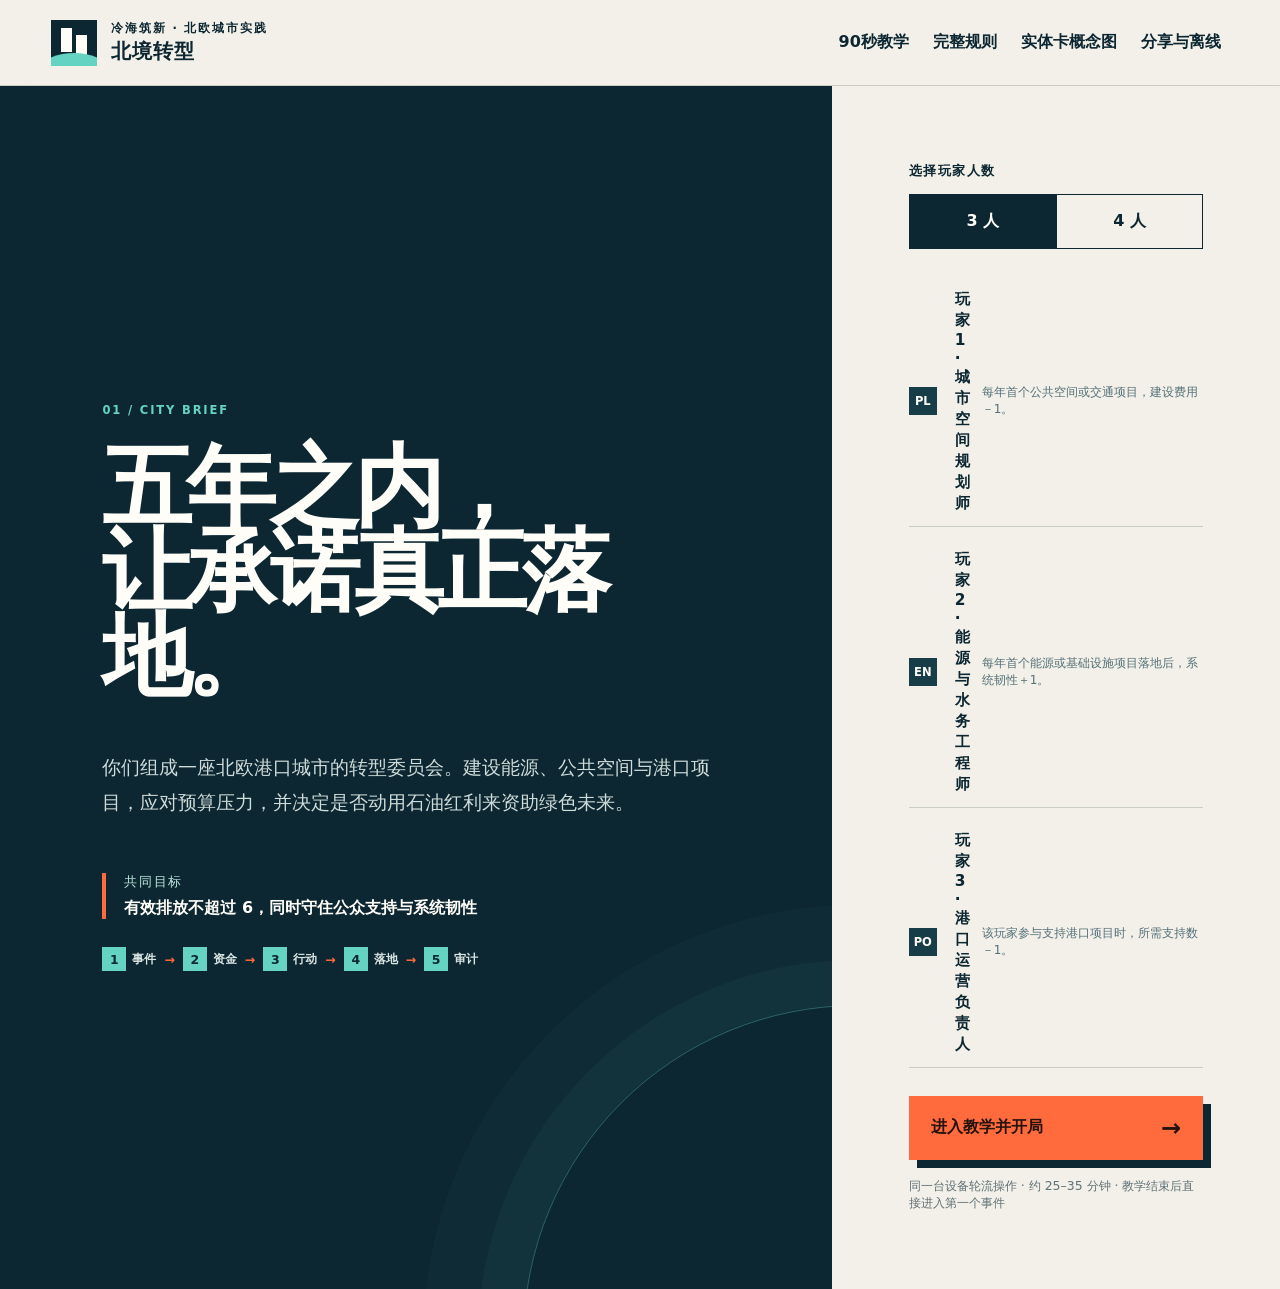
==== index.html @ 29bfcba1 "Add static game application Add the complete HTML, CSS, JavaScript, web app manifest, offline cache " ====
<!doctype html>
<html lang="zh-CN">
<head>
  <meta charset="utf-8">
  <meta name="viewport" content="width=device-width, initial-scale=1">
  <meta name="theme-color" content="#0d2732">
  <meta name="apple-mobile-web-app-capable" content="yes">
  <meta name="apple-mobile-web-app-status-bar-style" content="black-translucent">
  <meta name="description" content="以哥本哈根与奥斯陆可持续城市实践为背景的合作决策游戏。">
  <meta property="og:title" content="冷海筑新：北境转型 | Leng Hai Zhu Xin">
  <meta property="og:description" content="一款以哥本哈根与奥斯陆城市实践为背景的3–4人合作式气候治理游戏。五年之内，在排放、公众支持、系统韧性与石油红利之间作出共同选择。">
  <meta property="og:type" content="website">
  <meta property="og:url" content="https://66hhh.github.io/lenghaizhuxin-game/">
  <meta property="og:image" content="https://66hhh.github.io/lenghaizhuxin-game/assets/waterfront.webp">
  <meta property="og:image:alt" content="冬季北欧滨水空间与气候韧性景观">
  <meta name="twitter:card" content="summary_large_image">
  <meta name="twitter:title" content="冷海筑新：北境转型">
  <meta name="twitter:description" content="3–4人合作式气候治理游戏：五年之内，让城市承诺真正落地。">
  <meta name="twitter:image" content="https://66hhh.github.io/lenghaizhuxin-game/assets/waterfront.webp">
  <link rel="canonical" href="https://66hhh.github.io/lenghaizhuxin-game/">
  <title>冷海筑新：北境转型</title>
  <link rel="icon" type="image/svg+xml" href="./assets/app-icon.svg">
  <link rel="apple-touch-icon" href="./assets/app-icon-192.png">
  <link rel="manifest" href="./manifest.webmanifest">
  <link rel="stylesheet" href="./styles.css">
</head>
<body>
  <div class="app-shell">
    <header class="topbar">
      <div class="brand-lockup">
        <div class="brand-mark" aria-hidden="true"><span></span><i></i></div>
        <div>
          <p class="eyebrow">冷海筑新 · 北欧城市实践</p>
          <h1>北境转型</h1>
        </div>
      </div>
      <div class="top-actions">
        <button class="text-button guide-link" id="tutorialButton" type="button">90秒教学</button>
        <button class="text-button" id="rulesButton" type="button">完整规则</button>
        <button class="text-button" id="conceptButton" type="button">实体卡概念图</button>
        <button class="text-button" id="shareButton" type="button">分享与离线</button>
        <button class="text-button danger-text hidden" id="restartButton" type="button">重新开始</button>
      </div>
    </header>

    <main>
      <section id="setupScreen" class="setup-screen">
        <div class="setup-copy">
          <p class="section-index">01 / CITY BRIEF</p>
          <h2>五年之内，<br>让承诺真正落地。</h2>
          <p class="lede">你们组成一座北欧港口城市的转型委员会。建设能源、公共空间与港口项目，应对预算压力，并决定是否动用石油红利来资助绿色未来。</p>
          <div class="setup-note">
            <span>共同目标</span>
            <strong>有效排放不超过 6，同时守住公众支持与系统韧性</strong>
          </div>
          <div class="setup-loop" aria-label="每年流程">
            <span><b>1</b>事件</span><i>→</i><span><b>2</b>资金</span><i>→</i><span><b>3</b>行动</span><i>→</i><span><b>4</b>落地</span><i>→</i><span><b>5</b>审计</span>
          </div>
        </div>
        <div class="setup-panel">
          <div class="panel-label">选择玩家人数</div>
          <div class="count-switch" role="group" aria-label="玩家人数">
            <button class="count-option active" type="button" data-count="3">3 人</button>
            <button class="count-option" type="button" data-count="4">4 人</button>
          </div>
          <div id="rolePreview" class="role-preview" aria-live="polite"></div>
          <button id="startButton" class="primary-button" type="button">
            <span>进入教学并开局</span><b>→</b>
          </button>
          <p class="setup-footnote">同一台设备轮流操作 · 约 25–35 分钟 · 教学结束后直接进入第一个事件</p>
        </div>
      </section>

      <section id="gameScreen" class="game-screen hidden" aria-live="polite">
        <div class="status-strip">
          <div class="round-cell">
            <span>转型年度</span>
            <strong id="roundLabel">01 / 05</strong>
          </div>
          <div id="metrics" class="metrics"></div>
          <div class="paradox-cell">
            <span>悖论标记</span>
            <div id="paradoxTokens" class="token-row" aria-label="悖论标记数量"></div>
          </div>
        </div>

        <section class="turn-guide" aria-live="polite">
          <div class="phase-rail" id="phaseRail" aria-label="本年度流程"></div>
          <div class="guide-copy">
            <span id="guideKicker">当前任务</span>
            <strong id="guideTitle">先处理城市事件</strong>
            <p id="guideText">阅读事件并做出团队选择，结果会立即改变城市指标。</p>
          </div>
          <div class="win-check">
            <span>最终要守住</span>
            <b id="winCheckText">有效排放≤6 · 支持≥4 · 韧性≥5</b>
            <em id="paradoxWarning" class="paradox-warning hidden">悖论已超过 2：本局无法达成深度转型</em>
          </div>
        </section>

        <div class="game-grid">
          <aside class="city-column">
            <div class="column-heading">
              <div><p class="section-index">EVENT / 事件</p><h2>城市现场</h2></div>
              <span id="phaseBadge" class="phase-badge">事件阶段</span>
            </div>
            <article id="eventCard" class="event-card"></article>
            <div id="oilDecision" class="oil-decision hidden">
              <div class="oil-title"><span class="oil-dot"></span><strong>是否接受石油红利？</strong></div>
              <p id="oilPreview">收益会随接受次数递减；每次仍增加 1 枚悖论标记，并计入有效排放。</p>
              <div class="decision-buttons">
                <button id="declineOil" class="secondary-button" type="button">拒绝红利</button>
                <button id="acceptOil" class="oil-button" type="button">接受＋3预算</button>
              </div>
            </div>
            <div class="built-section">
              <div class="built-heading"><span>已落地项目</span><b id="builtCount">0</b></div>
              <div id="builtProjects" class="built-projects"><p class="empty-copy">城市仍在等待第一个改变。</p></div>
            </div>
          </aside>

          <section class="market-column">
            <div class="column-heading market-heading">
              <div><p class="section-index">PROJECT MARKET / 项目市场</p><h2>选择如何转型</h2></div>
              <div class="market-tools">
                <button id="refreshButton" class="refresh-button" type="button" disabled>刷新 1 张 · 1行动</button>
                <button id="auditButton" class="audit-button" type="button" disabled>年度审计 →</button>
              </div>
            </div>
            <div id="market" class="project-market"></div>
            <div id="actionBar" class="action-bar">
              <div class="active-player">
                <span>当前决策者</span>
                <strong id="activePlayerName">—</strong>
                <small id="activePlayerRole">—</small>
              </div>
              <div class="action-pips" id="actionPips" aria-label="剩余行动点"></div>
              <div class="quick-actions">
                <button id="dialogueAction" type="button">公众沟通 <span>1行动＋1预算</span></button>
                <button id="maintenanceAction" type="button">紧急维护 <span>1行动＋1预算</span></button>
              </div>
              <button id="nextPlayerButton" class="next-player" type="button">结束本轮操作</button>
            </div>
          </section>
        </div>

        <div class="log-drawer">
          <button id="logToggle" type="button" aria-expanded="false">决策记录 <span id="logCount">0</span></button>
          <div id="gameLog" class="game-log hidden"></div>
        </div>
      </section>
    </main>
  </div>

  <dialog id="eventDialog" class="game-dialog">
    <div id="eventDialogContent"></div>
  </dialog>

  <dialog id="tutorialDialog" class="tutorial-dialog">
    <div class="tutorial-topline">
      <p class="section-index">90-SECOND BRIEF / 新手教学</p>
      <span id="tutorialProgress">1 / 5</span>
    </div>
    <div id="tutorialContent"></div>
    <div class="tutorial-controls">
      <button id="tutorialBack" class="secondary-button" type="button">上一步</button>
      <button id="tutorialNext" class="primary-button compact-primary" type="button"><span>下一步</span><b>→</b></button>
    </div>
  </dialog>

  <dialog id="rulesDialog" class="info-dialog">
    <button class="dialog-close" type="button" data-close="rulesDialog" aria-label="关闭">×</button>
    <p class="section-index">HOW TO PLAY / 规则</p>
    <h2>共同决策，也共同承担后果</h2>
    <ol class="rules-list">
      <li><b>读取事件</b><span>每个年度先处理一项城市压力或机遇。</span></li>
      <li><b>决定资金来源</b><span>石油红利依次提供 3、2、1 点预算，每次都会留下 1 枚悖论标记。</span></li>
      <li><b>轮流行动</b><span>每人每年有 2 点行动；同一玩家每年对同一项目只能支持一次。</span></li>
      <li><b>合作落地</b><span>不同玩家的支持达到要求后，支付预算即可建设；落地本身不消耗行动。</span></li>
      <li><b>年度审计</b><span>五个年度后，排放、支持、韧性与悖论共同决定结局。</span></li>
    </ol>
    <section class="role-rules" aria-labelledby="roleRulesTitle">
      <h3 id="roleRulesTitle">角色能力</h3>
      <ul>
        <li><b>城市空间规划师</b><span>每年首个公共空间或交通项目，建设费用－1。</span></li>
        <li><b>能源与水务工程师</b><span>每年首个能源或基础设施项目落地后，系统韧性＋1。</span></li>
        <li><b>港口运营负责人</b><span>该玩家参与支持港口项目时，所需支持数－1。</span></li>
        <li><b>气候预算官</b><span>每年首次建设项目，费用－1。</span></li>
      </ul>
      <p>同一项目最多享受1点角色费用减免；若同时符合规划师和预算官能力，优先使用规划师能力，并保留预算官能力。</p>
    </section>
    <p class="event-rule"><b>港口用电高峰：</b>若已完成电网容量升级，系统韧性＋1；若尚未完成，系统韧性－1。</p>
    <div class="rules-goal"><span>深度转型条件</span><strong>有效排放 ≤ 6 · 支持 ≥ 4 · 韧性 ≥ 5 · 悖论 ≤ 2</strong></div>
  </dialog>

  <dialog id="conceptDialog" class="concept-dialog">
    <button class="dialog-close" type="button" data-close="conceptDialog" aria-label="关闭">×</button>
    <div class="concept-header">
      <div><p class="section-index">PHYSICAL EDITION / 实体概念</p><h2>线下卡片视觉概念</h2></div>
      <button id="printConcept" class="secondary-button" type="button">打印概念页</button>
    </div>
    <p class="concept-intro">实体卡沿用网页中的档案编号、项目标签与指标语言；图像使用统一的北欧城市转型纪实视觉，后续仍可替换为支队参访原片。</p>
    <div class="concept-grid">
      <article class="concept-card project-concept">
        <div class="concept-photo entity-card-image"><img src="./assets/entity-project-waste-to-energy.webp" alt="哥本哈根冬季垃圾能源回收与区域供热设施"><span>ARC / COPENHILL</span></div>
        <div class="concept-body"><p>CPH · ENERGY · 04</p><h3>残余垃圾能源回收</h3><div class="concept-stats"><span>预算 3</span><span>支持 2</span></div><small>与“区域供热网络”共同建设时，额外减少 1 点排放。</small></div>
      </article>
      <article class="concept-card event-concept">
        <div class="concept-photo entity-card-image"><img src="./assets/entity-event-port-power-peak.webp" alt="奥斯陆港渡轮、岸电与电动物流同时用电的夜间场景"><span>EVENT 07</span></div><div class="concept-body"><p>城市压力</p><h3>港口用电高峰</h3><small>若已完成电网容量升级，系统韧性＋1；若尚未完成，系统韧性－1。</small></div>
      </article>
      <article class="concept-card role-concept">
        <div class="concept-photo entity-card-image"><img src="./assets/entity-role-energy-water-engineer.webp" alt="工程师在城市能源与水务控制室检查系统网络"><span>ROLE 02</span></div><div class="concept-body"><p>系统协同</p><h3>能源与水务工程师</h3><small>每年首个能源或基础设施项目落地后，系统韧性＋1。</small></div>
      </article>
      <article class="concept-card paradox-concept">
        <div class="concept-photo entity-card-image"><img src="./assets/entity-paradox-oil-dividend.webp" alt="北海油气平台、海上风机与港口共同构成的能源转型悖论"><span>NORWAY PARADOX</span></div><div class="concept-body"><p>资金抉择</p><h3>石油红利</h3><div class="big-number">+3 / +2 / +1</div><small>收益逐次递减；每次仍增加 1 悖论，并计入有效排放。</small></div>
      </article>
    </div>
  </dialog>

  <dialog id="resultDialog" class="result-dialog">
    <div id="resultContent"></div>
  </dialog>

  <dialog id="shareDialog" class="share-dialog">
    <button class="dialog-close" type="button" data-close="shareDialog" aria-label="关闭">×</button>
    <p class="section-index">SHARE & OFFLINE / 分享</p>
    <h2>扫码进入北境转型</h2>
    <div class="share-layout">
      <img id="shareQrImage" src="./assets/app-icon.svg" alt="部署后由当前访问网址自动生成的二维码" width="512" height="512">
      <div class="share-copy">
        <p>部署后，二维码会自动指向当前在线地址；下载离线版后，电脑无需联网即可直接打开游玩。</p>
        <code id="shareUrlText">部署后自动显示当前网址</code>
        <div class="share-actions">
          <button id="copySiteLink" class="secondary-button" type="button">复制在线网址</button>
          <a id="offlineDownload" class="offline-button" href="./assets/leng-hai-offline.html" download>下载离线版</a>
        </div>
        <small id="shareStatus" aria-live="polite">静态部署后可直接扫码分享；本地打开时可使用离线版。</small>
      </div>
    </div>
  </dialog>

  <script src="./assets/qr-generator.js"></script>
  <script src="./game.js"></script>
</body>
</html>
---- styles.css ----
:root {
  --ink: #0d2732;
  --ink-2: #173d48;
  --paper: #f2f0e8;
  --paper-2: #e4e8e3;
  --sea: #65d3c2;
  --ice: #bce7df;
  --signal: #ff6b3d;
  --oil: #d4a629;
  --red: #e75842;
  --white: #fffdf7;
  --line: rgba(13,39,50,.18);
  --shadow: 0 24px 70px rgba(5,19,25,.2);
}

* { box-sizing: border-box; }
html { min-height: 100%; background: var(--ink); }
body { margin: 0; min-height: 100vh; overflow-x: hidden; color: var(--ink); font-family: Inter, "Noto Sans SC", "Microsoft YaHei", system-ui, sans-serif; background: var(--paper); }
button { font: inherit; }
button:focus-visible { outline: 3px solid var(--signal); outline-offset: 3px; }
.hidden { display: none !important; }
.app-shell { min-height: 100vh; background-image: linear-gradient(90deg, transparent 31px, rgba(13,39,50,.035) 32px), linear-gradient(transparent 31px, rgba(13,39,50,.035) 32px); background-size: 32px 32px; }

.topbar { height: 86px; display: flex; align-items: center; justify-content: space-between; padding: 0 clamp(20px,4vw,64px); border-bottom: 1px solid var(--line); background: rgba(242,240,232,.94); backdrop-filter: blur(12px); position: sticky; top: 0; z-index: 20; }
.brand-lockup { display: flex; gap: 14px; align-items: center; }
.brand-mark { width: 46px; height: 46px; background: var(--ink); position: relative; overflow: hidden; }
.brand-mark span { position: absolute; width: 11px; height: 24px; background: var(--white); left: 10px; top: 8px; box-shadow: 15px 7px 0 var(--white); }
.brand-mark i { position: absolute; width: 60px; height: 25px; background: var(--sea); border-radius: 50%; left: -7px; bottom: -12px; }
.eyebrow, .section-index { margin: 0; font-size: .72rem; font-weight: 800; letter-spacing: .16em; text-transform: uppercase; }
.brand-lockup h1 { font-size: 1.22rem; margin: 2px 0 0; letter-spacing: .04em; }
.top-actions { display: flex; align-items: center; gap: 8px; }
.text-button { border: 0; border-bottom: 1px solid transparent; color: var(--ink); background: transparent; padding: 10px 8px; cursor: pointer; font-weight: 700; }
.text-button:hover { border-color: currentColor; }
.danger-text { color: #a63b2a; }

.setup-screen { min-height: calc(100vh - 86px); display: grid; grid-template-columns: minmax(0,1.3fr) minmax(360px,.7fr); }
.setup-copy { padding: clamp(48px,8vw,110px); background: var(--ink); color: var(--white); display: flex; flex-direction: column; justify-content: center; position: relative; overflow: hidden; }
.setup-copy::after { content: ""; position: absolute; width: 52vw; height: 52vw; border: 1px solid rgba(101,211,194,.35); border-radius: 50%; right: -28vw; bottom: -30vw; box-shadow: 0 0 0 45px rgba(101,211,194,.04), 0 0 0 100px rgba(101,211,194,.025); }
.setup-copy .section-index { color: var(--sea); }
.setup-copy h2 { font-size: clamp(3.2rem,7vw,7rem); line-height: .94; letter-spacing: -.07em; margin: 28px 0 34px; max-width: 900px; position: relative; z-index: 1; }
.lede { font-size: clamp(1rem,1.5vw,1.25rem); line-height: 1.8; max-width: 650px; color: #cfdbd8; position: relative; z-index: 1; }
.setup-note { display: flex; flex-direction: column; gap: 7px; border-left: 4px solid var(--signal); margin-top: 34px; padding-left: 18px; max-width: 580px; position: relative; z-index: 1; }
.setup-note span { color: var(--ice); font-size: .82rem; letter-spacing: .12em; }
.setup-note strong { font-size: 1rem; }
.setup-loop { display: flex; flex-wrap: wrap; align-items: center; gap: 8px; margin-top: 28px; position: relative; z-index: 1; color: #d8e4e1; font-size: .78rem; font-weight: 800; }
.setup-loop span { display: inline-flex; align-items: center; gap: 6px; }
.setup-loop b { width: 24px; height: 24px; display: inline-grid; place-items: center; background: var(--sea); color: var(--ink); }
.setup-loop i { color: var(--signal); font-style: normal; }
.setup-panel { padding: clamp(36px,6vw,80px); display: flex; flex-direction: column; justify-content: center; background: var(--paper); }
.panel-label { font-size: .8rem; font-weight: 800; letter-spacing: .12em; margin-bottom: 14px; }
.count-switch { display: grid; grid-template-columns: 1fr 1fr; border: 1px solid var(--ink); margin-bottom: 28px; }
.count-option { padding: 16px; border: 0; background: transparent; font-weight: 800; cursor: pointer; color: var(--ink); }
.count-option + .count-option { border-left: 1px solid var(--ink); }
.count-option.active { color: var(--white); background: var(--ink); }
.role-preview { display: grid; gap: 10px; margin-bottom: 28px; }
.role-preview-item { display: grid; grid-template-columns: 34px 1fr auto; gap: 12px; align-items: center; padding: 12px 0; border-bottom: 1px solid var(--line); }
.role-preview-item b { width: 28px; height: 28px; display: grid; place-items: center; color: var(--white); background: var(--ink-2); font-size: .72rem; }
.role-preview-item strong { font-size: .96rem; }
.role-preview-item span { font-size: .75rem; color: #547079; }
.primary-button { border: 0; background: var(--signal); color: #24120b; padding: 18px 22px; display: flex; justify-content: space-between; align-items: center; font-weight: 900; cursor: pointer; box-shadow: 8px 8px 0 var(--ink); }
.primary-button:hover { transform: translate(2px,2px); box-shadow: 6px 6px 0 var(--ink); }
.primary-button b { font-size: 1.5rem; }
.setup-footnote { font-size: .78rem; color: #607177; margin: 18px 0 0; }

.game-screen { padding: 24px clamp(16px,3vw,48px) 60px; }
.status-strip { display: grid; grid-template-columns: 135px 1fr 155px; border: 1px solid var(--ink); background: var(--white); box-shadow: 7px 7px 0 rgba(13,39,50,.16); }
.round-cell, .paradox-cell { padding: 16px 18px; display: flex; flex-direction: column; justify-content: center; }
.round-cell { color: var(--white); background: var(--ink); }
.round-cell span, .paradox-cell span { font-size: .7rem; letter-spacing: .12em; font-weight: 800; }
.round-cell strong { font-size: 1.4rem; margin-top: 4px; }
.metrics { display: grid; grid-template-columns: repeat(5,1fr); }
.metric { padding: 13px 16px; border-right: 1px solid var(--line); }
.metric-name { display: flex; justify-content: space-between; font-size: .78rem; font-weight: 800; }
.metric-name b { font-size: 1rem; }
.metric-track { height: 7px; background: #d8dfdc; margin-top: 10px; overflow: hidden; }
.metric-fill { height: 100%; transition: width .35s ease; background: var(--sea); }
.metric.emissions .metric-fill { background: var(--signal); }
.metric.effective .metric-fill { background: var(--red); }
.metric.budget .metric-fill { background: #348bb2; }
.metric.support .metric-fill { background: #80a857; }
.metric.resilience .metric-fill { background: var(--sea); }
.paradox-cell { border-left: 1px solid var(--line); }
.token-row { display: flex; gap: 5px; margin-top: 10px; min-height: 13px; }
.token { width: 13px; height: 13px; border-radius: 50%; background: var(--oil); border: 2px solid var(--ink); }

.turn-guide { margin-top: 22px; display: grid; grid-template-columns: minmax(360px,.9fr) minmax(360px,1.1fr) minmax(240px,.65fr); border: 1px solid var(--ink); background: var(--white); box-shadow: 5px 5px 0 rgba(13,39,50,.12); }
.phase-rail { display: grid; grid-template-columns: repeat(5,1fr); align-items: stretch; border-right: 1px solid var(--ink); }
.phase-rail span { display: grid; place-items: center; min-height: 78px; padding: 9px 5px; border-right: 1px solid var(--line); color: #688087; font-size: .72rem; font-weight: 900; text-align: center; }
.phase-rail span:last-child { border-right: 0; }
.phase-rail span.done { background: var(--paper-2); color: var(--ink); }
.phase-rail span.active { background: var(--signal); color: #29150e; }
.guide-copy { padding: 13px 18px; display: flex; flex-direction: column; justify-content: center; }
.guide-copy > span, .win-check > span { color: #5e777e; font-size: .68rem; letter-spacing: .1em; font-weight: 900; }
.guide-copy strong { margin-top: 5px; font-size: 1rem; }
.guide-copy p { margin: 5px 0 0; color: #526a71; font-size: .8rem; line-height: 1.45; }
.win-check { display: flex; flex-direction: column; justify-content: center; gap: 7px; padding: 13px 16px; color: var(--white); background: var(--ink); }
.win-check b { font-size: .8rem; line-height: 1.5; }
.paradox-warning { padding: 7px 8px; color: #2b180b; background: var(--oil); font-size: .72rem; line-height: 1.4; font-style: normal; font-weight: 900; }

.game-grid { margin-top: 26px; display: grid; grid-template-columns: minmax(300px,.7fr) minmax(620px,1.3fr); gap: 26px; align-items: start; }
.city-column, .market-column { min-width: 0; }
.column-heading { min-height: 60px; display: flex; align-items: flex-end; justify-content: space-between; gap: 16px; border-bottom: 2px solid var(--ink); padding-bottom: 12px; margin-bottom: 16px; }
.column-heading h2 { margin: 5px 0 0; font-size: 1.6rem; }
.phase-badge { font-size: .72rem; background: var(--ink); color: var(--white); padding: 7px 9px; font-weight: 800; }
.event-card { min-height: 250px; background: var(--ink); color: var(--white); padding: 26px; position: relative; overflow: hidden; box-shadow: var(--shadow); }
.event-card::after { content: ""; position: absolute; width: 220px; height: 220px; border: 1px solid rgba(101,211,194,.5); border-radius: 50%; right: -90px; top: -90px; box-shadow: 0 0 0 26px rgba(101,211,194,.06), 0 0 0 52px rgba(101,211,194,.04); }
.event-meta { color: var(--sea); font-size: .72rem; font-weight: 800; letter-spacing: .12em; }
.event-card h3 { font-size: 2rem; line-height: 1.05; margin: 38px 0 16px; max-width: 330px; position: relative; z-index: 1; }
.event-card p { color: #d3dfdc; line-height: 1.65; max-width: 420px; position: relative; z-index: 1; }
.event-effect { display: inline-block; margin-top: 12px; border-top: 1px solid rgba(255,255,255,.25); padding-top: 12px; color: var(--ice); font-weight: 700; }
.oil-decision { padding: 18px; margin-top: 14px; border: 1px solid #a68322; background: #fff9dc; }
.oil-title { display: flex; align-items: center; gap: 9px; }
.oil-dot { width: 12px; height: 12px; border-radius: 50%; background: var(--oil); border: 2px solid var(--ink); }
.oil-decision p { font-size: .86rem; line-height: 1.5; }
.decision-buttons { display: grid; grid-template-columns: 1fr 1fr; gap: 8px; }
.secondary-button, .oil-button { border: 1px solid var(--ink); padding: 11px 12px; font-weight: 800; cursor: pointer; }
.secondary-button { background: transparent; color: var(--ink); }
.oil-button { background: var(--oil); color: var(--ink); }
.built-section { margin-top: 22px; }
.built-heading { display: flex; align-items: center; justify-content: space-between; font-size: .82rem; font-weight: 800; letter-spacing: .08em; }
.built-heading b { width: 28px; height: 28px; display: grid; place-items: center; border-radius: 50%; background: var(--ink); color: var(--white); }
.built-projects { margin-top: 10px; display: flex; flex-wrap: wrap; gap: 7px; }
.built-chip { border: 1px solid var(--ink); background: var(--white); padding: 7px 9px; font-size: .75rem; font-weight: 700; }
.empty-copy { color: #698087; font-size: .82rem; }

.market-tools { display: flex; gap: 7px; align-items: center; }
.audit-button, .refresh-button { border: 1px solid var(--ink); color: var(--ink); padding: 11px 12px; font-weight: 900; cursor: pointer; }
.audit-button { background: var(--sea); }
.refresh-button { background: var(--paper-2); }
.audit-button:disabled { opacity: .35; cursor: not-allowed; }
.refresh-button:disabled { opacity: .42; cursor: not-allowed; }
.project-market { display: grid; grid-template-columns: repeat(3,minmax(0,1fr)); gap: 14px; }
.project-card { min-height: 420px; display: flex; flex-direction: column; background: var(--white); border: 1px solid var(--ink); box-shadow: 6px 6px 0 rgba(13,39,50,.14); overflow: hidden; transition: transform .18s ease, box-shadow .18s ease; }
.project-card:hover { transform: translateY(-3px); box-shadow: 8px 10px 0 rgba(13,39,50,.13); }
.project-photo { height: 132px; aspect-ratio: 5/3; position: relative; background: var(--ink-2); overflow: hidden; }
.project-photo img { width: 100%; height: 100%; display: block; object-fit: cover; object-position: center; filter: saturate(.88) contrast(1.03); }
.project-photo::before { content: ""; position: absolute; inset: 0; z-index: 1; background: rgba(5,22,29,.12); pointer-events: none; }
.project-photo::after { content: attr(data-code); position: absolute; left: 14px; bottom: 12px; color: var(--white); font-size: .72rem; font-weight: 900; letter-spacing: .12em; }
.project-photo::after { z-index: 2; text-shadow: 0 2px 5px rgba(0,0,0,.8); }
.refresh-card { position: absolute; inset: 0; z-index: 4; width: 100%; border: 0; color: var(--white); background: rgba(13,39,50,.86); cursor: pointer; font-weight: 900; }
.refresh-card:hover { background: rgba(255,107,61,.92); color: var(--ink); }
.project-content { padding: 16px; flex: 1; display: flex; flex-direction: column; }
.project-tags { display: flex; gap: 5px; flex-wrap: wrap; }
.project-tags span { font-size: .65rem; font-weight: 900; padding: 4px 6px; background: var(--paper-2); }
.project-content h3 { font-size: 1.12rem; line-height: 1.25; margin: 13px 0 8px; }
.project-content p { font-size: .8rem; line-height: 1.55; color: #526970; margin: 0 0 12px; }
.project-numbers { display: grid; grid-template-columns: 1fr 1fr; gap: 7px; margin-top: auto; }
.project-numbers div { border-top: 1px solid var(--line); padding-top: 8px; display: flex; justify-content: space-between; font-size: .72rem; }
.project-numbers b { font-size: .92rem; }
.support-line { margin-top: 12px; }
.support-track { display: flex; gap: 5px; min-height: 12px; }
.support-dot { width: 11px; height: 11px; border: 1px solid var(--ink); background: transparent; }
.support-dot.filled { background: var(--signal); }
.project-state { margin: 8px 0 0 !important; padding: 7px 8px; color: #466169 !important; background: var(--paper-2); font-weight: 800; }
.project-state.ready { color: #163b33 !important; background: #c9eee5; }
.project-actions { display: grid; grid-template-columns: 1fr 1fr; border-top: 1px solid var(--ink); }
.project-actions button { border: 0; padding: 12px 7px; cursor: pointer; font-size: .76rem; font-weight: 900; background: var(--paper-2); color: var(--ink); }
.project-actions button + button { border-left: 1px solid var(--ink); }
.project-actions .build-button { background: var(--sea); }
.project-actions button:disabled { opacity: .35; cursor: not-allowed; }

.action-bar { margin-top: 18px; border: 1px solid var(--ink); display: grid; grid-template-columns: 180px 86px 1fr 140px; background: var(--ink); color: var(--white); align-items: stretch; }
.active-player { padding: 15px; display: flex; flex-direction: column; border-right: 1px solid rgba(255,255,255,.2); }
.active-player span { font-size: .62rem; letter-spacing: .1em; color: var(--ice); }
.active-player strong { font-size: 1rem; margin-top: 3px; }
.active-player small { color: #c7d5d2; margin-top: 3px; }
.action-pips { display: flex; align-items: center; justify-content: center; gap: 7px; border-right: 1px solid rgba(255,255,255,.2); }
.action-pip { width: 19px; height: 19px; transform: rotate(45deg); background: var(--signal); border: 2px solid var(--white); }
.action-pip.used { background: transparent; opacity: .35; }
.quick-actions { display: grid; grid-template-columns: 1fr 1fr; }
.quick-actions button { background: transparent; border: 0; color: var(--white); cursor: pointer; font-size: .78rem; font-weight: 800; }
.quick-actions button + button { border-left: 1px solid rgba(255,255,255,.2); }
.quick-actions button span { display: block; color: #a9bfba; font-size: .62rem; margin-top: 4px; }
.quick-actions button:disabled { opacity: .35; cursor: not-allowed; }
.next-player { border: 0; background: var(--signal); color: #27150e; font-weight: 900; padding: 10px; cursor: pointer; }
.coach-focus { position: relative; z-index: 2; box-shadow: 0 0 0 4px var(--signal), 0 0 0 9px rgba(255,107,61,.2) !important; }

.log-drawer { margin-top: 20px; border-top: 1px solid var(--line); padding-top: 10px; }
.log-drawer > button { border: 0; background: transparent; color: var(--ink); cursor: pointer; font-weight: 800; }
.log-drawer > button span { display: inline-grid; place-items: center; min-width: 23px; height: 23px; border-radius: 50%; background: var(--ink); color: var(--white); margin-left: 5px; }
.game-log { margin-top: 10px; max-height: 180px; overflow: auto; border-left: 3px solid var(--sea); padding-left: 14px; }
.log-item { font-size: .8rem; padding: 5px 0; color: #4e666d; }
.log-item b { color: var(--ink); }

dialog { border: 0; padding: 0; color: var(--ink); background: var(--paper); box-shadow: 0 30px 100px rgba(0,0,0,.38); }
dialog::backdrop { background: rgba(5,20,26,.72); backdrop-filter: blur(4px); }
.dialog-close { position: absolute; top: 12px; right: 16px; border: 0; background: transparent; font-size: 2rem; color: inherit; cursor: pointer; z-index: 3; }
.info-dialog { width: min(680px,calc(100vw - 30px)); max-height: calc(100vh - 30px); padding: 42px; overflow-y: auto; }
.info-dialog h2, .concept-dialog h2 { font-size: 2rem; margin: 10px 0 28px; }
.rules-list { list-style: none; padding: 0; margin: 0; display: grid; gap: 12px; counter-reset: rule; }
.rules-list li { display: grid; grid-template-columns: 145px 1fr; gap: 18px; border-top: 1px solid var(--line); padding-top: 12px; }
.rules-list span { color: #536a71; line-height: 1.6; }
.role-rules { margin-top: 24px; padding: 18px; border: 1px solid var(--line); background: var(--paper-2); }
.role-rules h3 { margin: 0 0 12px; font-size: 1rem; }
.role-rules ul { list-style: none; display: grid; gap: 9px; margin: 0; padding: 0; }
.role-rules li { display: grid; grid-template-columns: 145px 1fr; gap: 12px; font-size: .82rem; line-height: 1.5; }
.role-rules span { color: #536a71; }
.role-rules p, .event-rule { margin: 14px 0 0; color: #536a71; font-size: .82rem; line-height: 1.6; }
.event-rule { padding: 12px 14px; border-left: 3px solid var(--sea); background: var(--white); }
.rules-goal { background: var(--ink); color: var(--white); margin-top: 28px; padding: 17px; display: flex; flex-direction: column; gap: 6px; }
.rules-goal span { color: var(--sea); font-size: .7rem; letter-spacing: .12em; font-weight: 800; }
.concept-dialog { width: min(1080px,calc(100vw - 30px)); max-height: calc(100vh - 30px); padding: 38px; overflow-y: auto; }
.concept-header { display: flex; justify-content: space-between; align-items: flex-end; gap: 20px; }
.concept-intro { color: #526970; max-width: 700px; line-height: 1.6; }
.concept-grid { display: grid; grid-template-columns: repeat(4,1fr); gap: 16px; margin-top: 24px; }
.concept-card { min-width: 0; min-height: 390px; border: 1px solid var(--ink); background: var(--white); display: flex; flex-direction: column; overflow: hidden; box-shadow: 5px 5px 0 rgba(13,39,50,.18); }
.concept-photo { width: 100%; height: auto; aspect-ratio: 5 / 3; flex: 0 0 auto; position: relative; display: flex; align-items: flex-end; padding: 13px; color: var(--white); font-weight: 900; letter-spacing: .1em; font-size: .68rem; background: var(--ink); text-shadow: 0 2px 6px rgba(0,0,0,.75); overflow: hidden; }
.concept-photo img { position: absolute; inset: 0; display: block; width: 100%; height: 100%; object-fit: cover; }
.concept-photo span { position: relative; z-index: 1; }
.concept-body { padding: 17px; display: flex; flex-direction: column; flex: 1; }
.concept-body p { margin: 0; font-size: .62rem; letter-spacing: .12em; font-weight: 900; color: #527077; }
.concept-body h3 { margin: 13px 0; font-size: 1.32rem; line-height: 1.2; }
.concept-body small { margin-top: auto; line-height: 1.55; color: #51686e; }
.concept-stats { display: flex; gap: 7px; }
.concept-stats span { border: 1px solid var(--ink); padding: 5px 7px; font-size: .72rem; font-weight: 800; }
.event-concept { background: var(--ink); color: var(--white); }
.event-concept .concept-body p, .event-concept .concept-body small { color: #bfd1cd; }
.role-concept { background: var(--paper-2); }
.paradox-concept { background: #f3e5ae; }
.big-number { font-size: 2.05rem; font-weight: 900; margin: 0 0 10px; }

.tutorial-dialog { width: min(760px,calc(100vw - 28px)); max-height: calc(100vh - 28px); padding: 38px; overflow-y: auto; }
.tutorial-topline { display: flex; justify-content: space-between; align-items: center; color: #587077; }
.tutorial-topline > span { min-width: 54px; padding: 7px 9px; color: var(--white); background: var(--ink); font-size: .76rem; font-weight: 900; text-align: center; }
.tutorial-kicker { margin: 30px 0 8px; color: #557079; font-size: .72rem; letter-spacing: .12em; font-weight: 900; }
.tutorial-dialog h2 { max-width: 650px; margin: 0; font-size: clamp(2rem,5vw,3.5rem); line-height: 1.05; letter-spacing: -.04em; }
.tutorial-copy { max-width: 660px; margin: 20px 0 24px; color: #4f676e; font-size: 1rem; line-height: 1.75; }
.tutorial-metrics, .tutorial-example, .tutorial-equation { display: flex; align-items: stretch; gap: 8px; padding: 14px; border: 1px solid var(--ink); background: var(--white); }
.tutorial-metrics span, .tutorial-example span, .tutorial-example b, .tutorial-equation span, .tutorial-equation strong { flex: 1; padding: 12px; background: var(--paper-2); font-size: .82rem; }
.tutorial-metrics b { display: block; margin-top: 6px; font-size: 1.05rem; }
.tutorial-metrics .carbon { background: #ffe1d7; }
.tutorial-example i, .tutorial-equation > b { align-self: center; color: var(--signal); font-style: normal; font-size: 1.3rem; }
.tutorial-example b, .tutorial-equation strong { color: var(--white); background: var(--ink); }
.tutorial-controls { display: flex; justify-content: space-between; gap: 12px; margin-top: 30px; }
.tutorial-controls > button { min-width: 140px; }
.tutorial-controls button:disabled { opacity: .3; cursor: not-allowed; }
.tutorial-role-rules { display: grid; grid-template-columns: repeat(2,1fr); gap: 7px; margin-bottom: 9px; }
.tutorial-role-rules span { padding: 9px 10px; border-left: 3px solid var(--sea); background: var(--paper-2); color: #3f5961; font-size: .76rem; line-height: 1.45; }
.compact-primary { min-width: 190px; padding: 13px 17px; }

.game-dialog { width: min(600px,calc(100vw - 28px)); background: var(--ink); color: var(--white); }
.event-modal { padding: 34px; }
.event-modal .section-index { color: var(--sea); }
.event-modal h2 { font-size: 2.4rem; margin: 16px 0; }
.event-modal p { color: #ccdad7; line-height: 1.7; }
.choice-grid { display: grid; grid-template-columns: 1fr 1fr; gap: 10px; margin-top: 24px; }
.choice-grid button { text-align: left; border: 1px solid rgba(255,255,255,.4); background: transparent; color: var(--white); padding: 15px; cursor: pointer; font-weight: 800; }
.choice-grid button:hover { border-color: var(--sea); background: rgba(101,211,194,.1); }
.choice-grid button small { display: block; margin-top: 7px; color: var(--ice); font-weight: 500; line-height: 1.4; }
.result-dialog { width: min(760px,calc(100vw - 28px)); }
.result-wrap { padding: 46px; }
.result-band { height: 12px; background: var(--sea); margin: -46px -46px 34px; }
.result-wrap.limited .result-band { background: var(--oil); }
.result-wrap.failed .result-band { background: var(--red); }
.result-kicker { font-size: .72rem; letter-spacing: .14em; font-weight: 900; color: #527077; }
.result-wrap h2 { font-size: clamp(2.5rem,7vw,5rem); line-height: .95; letter-spacing: -.05em; margin: 12px 0 22px; }
.result-copy { line-height: 1.75; color: #526970; }
.result-metrics { display: grid; grid-template-columns: repeat(4,1fr); margin: 28px 0; border: 1px solid var(--ink); }
.result-metrics div { padding: 13px; border-right: 1px solid var(--ink); }
.result-metrics div:last-child { border: 0; }
.result-metrics span { font-size: .66rem; display: block; }
.result-metrics b { font-size: 1.35rem; }
.result-actions { display: flex; gap: 10px; }
.decision-summary { display: grid; grid-template-columns: repeat(2,1fr); gap: 8px; margin: 20px 0; }
.decision-summary b { grid-column: 1 / -1; }
.decision-summary span { padding: 10px; background: var(--paper-2); font-size: .78rem; line-height: 1.5; }

.share-dialog { width: min(760px,calc(100vw - 30px)); max-height: calc(100vh - 30px); padding: 38px; overflow-y: auto; }
.share-dialog h2 { margin: 10px 42px 26px 0; font-size: 2rem; }
.share-layout { display: grid; grid-template-columns: minmax(220px,.8fr) minmax(0,1.2fr); gap: 28px; align-items: center; }
.share-layout img { display: block; width: 100%; height: auto; border: 12px solid var(--white); box-shadow: 5px 5px 0 rgba(13,39,50,.16); }
.share-copy { min-width: 0; }
.share-copy p { margin: 0 0 16px; color: #4f676e; line-height: 1.7; }
.share-copy code { display: block; overflow-wrap: anywhere; padding: 11px 12px; color: var(--ice); background: var(--ink); font-size: .78rem; line-height: 1.5; }
.share-actions { display: grid; grid-template-columns: 1fr 1fr; gap: 8px; margin-top: 14px; }
.share-actions > * { min-height: 46px; }
.offline-button { display: grid; place-items: center; padding: 10px 12px; color: #24120b; background: var(--signal); border: 1px solid var(--ink); font-weight: 900; text-align: center; text-decoration: none; }
.share-copy small { display: block; margin-top: 14px; color: #607177; line-height: 1.55; }

@media (max-width: 1050px) {
  .setup-screen { grid-template-columns: 1fr; }
  .setup-copy { min-height: 58vh; }
  .game-grid { grid-template-columns: 1fr; }
  .project-card { min-height: 390px; }
  .concept-grid { grid-template-columns: repeat(2,1fr); }
  .turn-guide { grid-template-columns: 1fr 1fr; }
  .phase-rail { grid-column: 1 / -1; border-right: 0; border-bottom: 1px solid var(--ink); }
  .phase-rail span { min-height: 54px; }
}

@media (max-width: 760px) {
  html { scroll-padding-bottom: 176px; }
  button { touch-action: manipulation; -webkit-tap-highlight-color: transparent; }
  .app-shell { background-size: 24px 24px; }
  .topbar { height: auto; min-height: 0; align-items: stretch; flex-direction: column; padding: max(10px,env(safe-area-inset-top)) 12px 8px; gap: 8px; }
  .brand-lockup { gap: 10px; }
  .brand-mark { width: 34px; height: 34px; flex: 0 0 34px; }
  .brand-mark span { transform: scale(.78); transform-origin: top left; }
  .brand-lockup h1 { font-size: 1rem; }
  .eyebrow { font-size: .68rem; letter-spacing: .1em; }
  .top-actions { width: 100%; flex-wrap: nowrap; justify-content: flex-start; gap: 6px; overflow-x: auto; overscroll-behavior-inline: contain; scrollbar-width: none; -webkit-overflow-scrolling: touch; padding-bottom: 2px; }
  .top-actions::-webkit-scrollbar { display: none; }
  .text-button { flex: 0 0 auto; min-height: 38px; border: 1px solid var(--line); padding: 8px 10px; background: rgba(255,253,247,.72); font-size: .78rem; white-space: nowrap; }
  .setup-copy { min-height: 0; padding: 48px 20px 42px; }
  .setup-copy h2 { margin: 22px 0 24px; font-size: clamp(2.75rem,14vw,4rem); line-height: .98; }
  .lede { font-size: 1rem; line-height: 1.7; }
  .setup-note { margin-top: 26px; }
  .setup-loop { display: grid; grid-template-columns: repeat(5,minmax(0,1fr)); width: 100%; gap: 4px; margin-top: 24px; }
  .setup-loop i { display: none; }
  .setup-loop span { min-width: 0; flex-direction: column; justify-content: center; gap: 5px; font-size: .72rem; text-align: center; }
  .setup-panel { padding: 34px 20px calc(34px + env(safe-area-inset-bottom)); }
  .count-option, .primary-button { min-height: 52px; }
  .role-preview-item { grid-template-columns: 34px minmax(0,1fr); gap: 8px 10px; align-items: start; }
  .role-preview-item span { grid-column: 2; font-size: .78rem; line-height: 1.5; }
  .setup-footnote { font-size: .8rem; line-height: 1.55; }
  .game-screen { padding: 14px 10px 180px; }
  .status-strip { grid-template-columns: 1fr 1fr; box-shadow: 4px 4px 0 rgba(13,39,50,.14); }
  .round-cell, .paradox-cell { min-height: 76px; padding: 12px 14px; }
  .metrics { grid-column: 1 / -1; order: 3; grid-template-columns: repeat(2,1fr); border-top: 1px solid var(--ink); }
  .metric.effective { background: #fff0ea; }
  .metric { min-width: 0; padding: 11px 12px; border-bottom: 1px solid var(--line); }
  .metric:last-child { grid-column: 1 / -1; }
  .metric-name { gap: 8px; font-size: .75rem; }
  .paradox-cell { border-left: 1px solid var(--ink); }
  .token-row { flex-wrap: wrap; }
  .turn-guide { margin-top: 16px; grid-template-columns: 1fr; }
  .phase-rail { grid-column: auto; grid-template-columns: repeat(5,minmax(70px,1fr)); overflow-x: auto; border-right: 0; border-bottom: 1px solid var(--ink); scroll-snap-type: x proximity; scrollbar-width: none; -webkit-overflow-scrolling: touch; }
  .phase-rail::-webkit-scrollbar { display: none; }
  .phase-rail span { min-height: 52px; scroll-snap-align: start; }
  .guide-copy, .win-check { min-height: 0; padding: 14px; }
  .guide-copy strong { font-size: 1.05rem; }
  .guide-copy p, .win-check b { font-size: .86rem; }
  .game-grid { margin-top: 20px; gap: 24px; }
  .column-heading { min-height: 0; align-items: center; }
  .column-heading h2 { font-size: 1.45rem; }
  .event-card { min-height: 210px; padding: 20px; }
  .event-card h3 { margin: 28px 0 13px; font-size: 1.75rem; }
  .event-card p, .event-effect { font-size: .9rem; }
  .oil-decision { padding: 15px; }
  .decision-buttons button { min-height: 46px; }
  .project-market { grid-template-columns: 1fr; }
  .project-card { min-height: 0; }
  .project-card:hover { transform: none; box-shadow: 6px 6px 0 rgba(13,39,50,.14); }
  .project-photo { width: 100%; height: auto; aspect-ratio: 5 / 3; }
  .project-content { padding: 16px 15px; }
  .project-tags span { font-size: .75rem; }
  .project-content h3 { font-size: 1.25rem; }
  .project-content p { font-size: .9rem; }
  .project-numbers div, .project-state { font-size: .8rem; }
  .project-actions button { min-height: 50px; padding: 12px 8px; font-size: .84rem; }
  .market-heading { flex-wrap: wrap; }
  .market-tools { width: 100%; }
  .market-tools button { flex: 1; min-height: 44px; }
  .action-bar { position: fixed; left: 10px; right: 10px; bottom: max(8px,env(safe-area-inset-bottom)); z-index: 30; grid-template-columns: minmax(0,1fr) 70px minmax(108px,.8fr); margin: 0; box-shadow: 0 12px 36px rgba(5,19,25,.38); }
  .active-player { grid-column: 1; min-width: 0; padding: 10px 12px; }
  .active-player strong, .active-player small { overflow: hidden; text-overflow: ellipsis; white-space: nowrap; }
  .active-player small { font-size: .72rem; }
  .action-pips { grid-column: 2; }
  .action-pip { width: 16px; height: 16px; }
  .quick-actions { grid-column: 1 / -1; grid-row: 2; min-height: 54px; border-top: 1px solid rgba(255,255,255,.2); }
  .quick-actions button { min-height: 54px; font-size: .82rem; }
  .quick-actions button span { font-size: .7rem; }
  .next-player { grid-column: 3; grid-row: 1; min-height: 58px; padding: 8px; }
  .market-heading { align-items: flex-end; }
  .audit-button { padding: 9px; font-size: .75rem; }
  .concept-grid { grid-template-columns: 1fr; }
  .concept-header { align-items: flex-start; flex-direction: column; }
  .concept-card { min-height: 0; }
  .concept-photo { aspect-ratio: 5 / 3; }
  .rules-list li { grid-template-columns: 1fr; gap: 5px; }
  .role-rules li, .tutorial-role-rules { grid-template-columns: 1fr; }
  .choice-grid { grid-template-columns: 1fr; }
  .result-metrics { grid-template-columns: repeat(2,1fr); }
  .result-metrics div:nth-child(2) { border-right: 0; }
  .result-metrics div:nth-child(-n+2) { border-bottom: 1px solid var(--ink); }
  .info-dialog, .concept-dialog, .tutorial-dialog, .game-dialog, .result-dialog, .share-dialog { width: calc(100vw - 16px); max-height: calc(100vh - 16px); max-height: calc(100dvh - 16px); overflow-y: auto; overscroll-behavior: contain; }
  .info-dialog, .concept-dialog, .tutorial-dialog, .share-dialog { padding: 24px 18px; }
  .info-dialog h2, .concept-dialog h2 { margin-right: 30px; font-size: 1.65rem; }
  .dialog-close { width: 44px; height: 44px; top: 4px; right: 4px; }
  .event-modal { padding: 26px 20px; }
  .event-modal h2 { font-size: 2rem; }
  .choice-grid button { min-height: 58px; }
  .tutorial-topline { gap: 10px; align-items: flex-start; }
  .tutorial-dialog h2 { font-size: clamp(1.9rem,10vw,2.8rem); }
  .tutorial-copy { margin: 16px 0 20px; font-size: .95rem; line-height: 1.65; }
  .tutorial-metrics, .tutorial-example, .tutorial-equation { flex-direction: column; }
  .tutorial-example i, .tutorial-equation > b { transform: rotate(90deg); }
  .tutorial-controls { position: sticky; bottom: -24px; z-index: 2; margin: 22px -18px -24px; padding: 12px 18px calc(12px + env(safe-area-inset-bottom)); background: var(--paper); border-top: 1px solid var(--line); }
  .tutorial-controls > button { min-width: 0; min-height: 48px; flex: 1; }
  .result-wrap { padding: 30px 20px calc(24px + env(safe-area-inset-bottom)); }
  .result-band { margin: -30px -20px 26px; }
  .result-wrap h2 { font-size: clamp(2.5rem,15vw,4rem); }
  .result-actions { display: grid; grid-template-columns: 1fr; }
  .result-actions button { min-height: 50px; }
  .decision-summary { grid-template-columns: 1fr; }
  .decision-summary b { grid-column: auto; }
  .share-dialog h2 { font-size: 1.65rem; }
  .share-layout { grid-template-columns: 1fr; gap: 20px; }
  .share-layout img { width: min(78vw,320px); justify-self: center; }
  .share-actions { grid-template-columns: 1fr; }
}

@media (max-width: 760px) and (max-height: 560px) and (orientation: landscape) {
  html { scroll-padding-bottom: 88px; }
  .topbar { flex-direction: row; align-items: center; }
  .top-actions { width: auto; flex: 1; justify-content: flex-end; }
  .game-screen { padding-bottom: 92px; }
  .action-bar { grid-template-columns: 160px 70px minmax(190px,1fr) 124px; }
  .quick-actions { grid-column: 3; grid-row: 1; min-height: 60px; border-top: 0; }
  .next-player { grid-column: 4; grid-row: 1; }
}

@media (max-width: 420px) {
  .setup-copy { padding-left: 18px; padding-right: 18px; }
  .setup-panel { padding-left: 18px; padding-right: 18px; }
  .setup-loop b { width: 22px; height: 22px; }
  .status-strip { box-shadow: none; }
  .round-cell strong { font-size: 1.2rem; }
  .metric { padding: 10px; }
  .market-tools { display: grid; grid-template-columns: 1fr 1fr; }
  .market-tools button { width: 100%; }
  .action-bar { left: 6px; right: 6px; grid-template-columns: minmax(0,1fr) 60px 104px; }
  .active-player { padding: 9px 10px; }
  .active-player span { font-size: .6rem; }
  .active-player strong { font-size: .92rem; }
  .next-player { font-size: .82rem; }
  .concept-body { padding: 15px; }
}

@media (hover: none) {
  .primary-button:hover { transform: none; box-shadow: 8px 8px 0 var(--ink); }
  .text-button:hover { border-color: var(--line); }
  .project-card:hover { transform: none; }
}

@media print {
  body * { visibility: hidden; }
  #conceptDialog, #conceptDialog * { visibility: visible; }
  #conceptDialog { display: block; position: absolute; inset: 0; width: 100%; box-shadow: none; padding: 20px; }
  .dialog-close, #printConcept, .concept-intro { display: none !important; }
  .concept-grid { grid-template-columns: repeat(4,1fr); }
  .concept-card { break-inside: avoid; box-shadow: none; }
  .concept-photo { aspect-ratio: 5 / 3; }
}
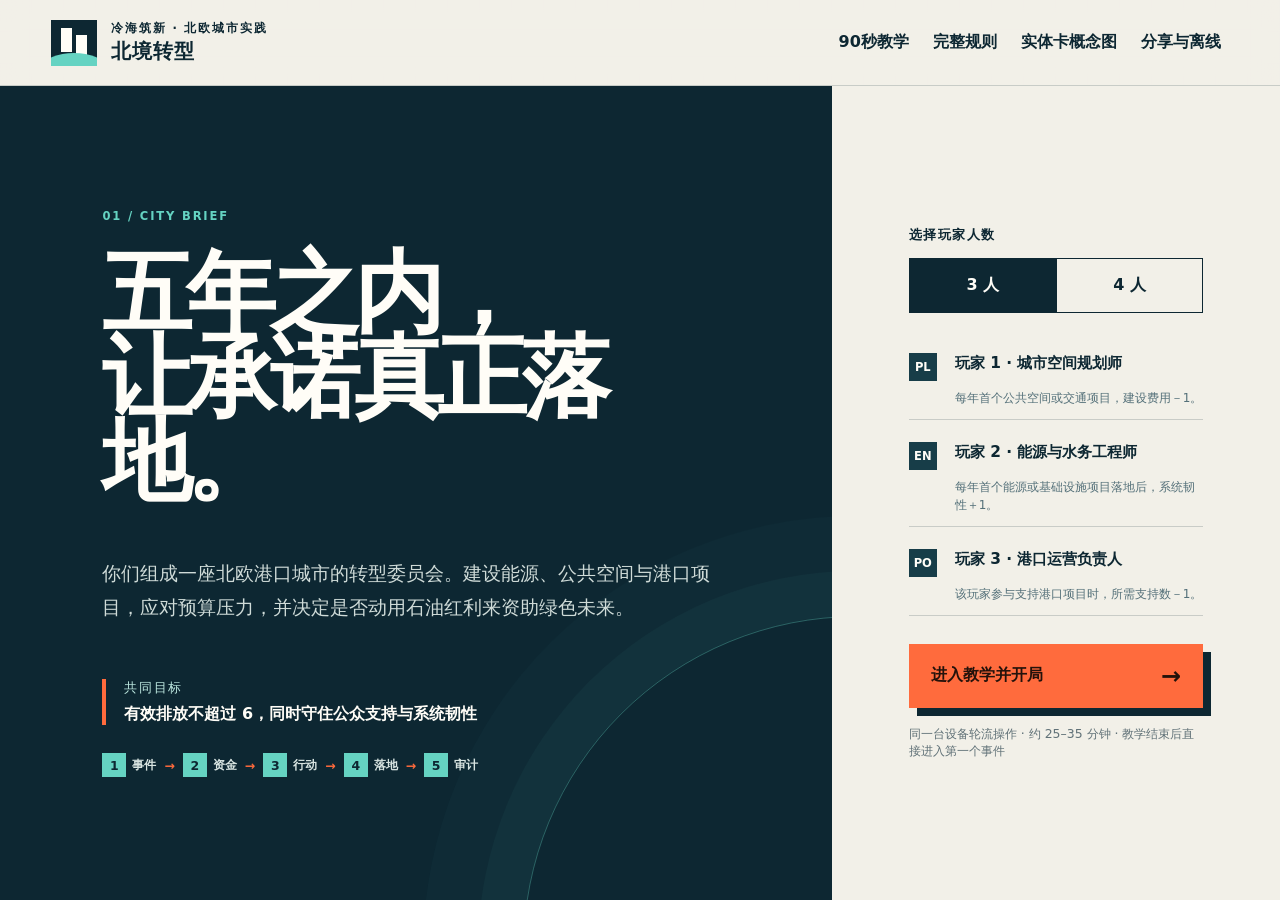
==== commit a8e228c7: "Version frontend asset URLs Bypass stale service-worker entries so returning visitors receive the up" ====
--- a/index.html
+++ b/index.html
@@ -22,7 +22,7 @@
   <link rel="icon" type="image/svg+xml" href="./assets/app-icon.svg">
   <link rel="apple-touch-icon" href="./assets/app-icon-192.png">
   <link rel="manifest" href="./manifest.webmanifest">
-  <link rel="stylesheet" href="./styles.css">
+  <link rel="stylesheet" href="./styles.css?v=2">
 </head>
 <body>
   <div class="app-shell">
@@ -240,6 +240,6 @@
   </dialog>
 
   <script src="./assets/qr-generator.js"></script>
-  <script src="./game.js"></script>
+  <script src="./game.js?v=2"></script>
 </body>
 </html>
--- a/styles.css
+++ b/styles.css
@@ -57,6 +57,12 @@
 .role-preview-item b { width: 28px; height: 28px; display: grid; place-items: center; color: var(--white); background: var(--ink-2); font-size: .72rem; }
 .role-preview-item strong { font-size: .96rem; }
 .role-preview-item span { font-size: .75rem; color: #547079; }
+
+@media (max-width: 1500px) {
+  .role-preview-item { grid-template-columns: 34px minmax(0,1fr); gap: 8px 12px; align-items: start; }
+  .role-preview-item strong { line-height: 1.4; word-break: keep-all; }
+  .role-preview-item span { grid-column: 2; line-height: 1.5; }
+}
 .primary-button { border: 0; background: var(--signal); color: #24120b; padding: 18px 22px; display: flex; justify-content: space-between; align-items: center; font-weight: 900; cursor: pointer; box-shadow: 8px 8px 0 var(--ink); }
 .primary-button:hover { transform: translate(2px,2px); box-shadow: 6px 6px 0 var(--ink); }
 .primary-button b { font-size: 1.5rem; }
